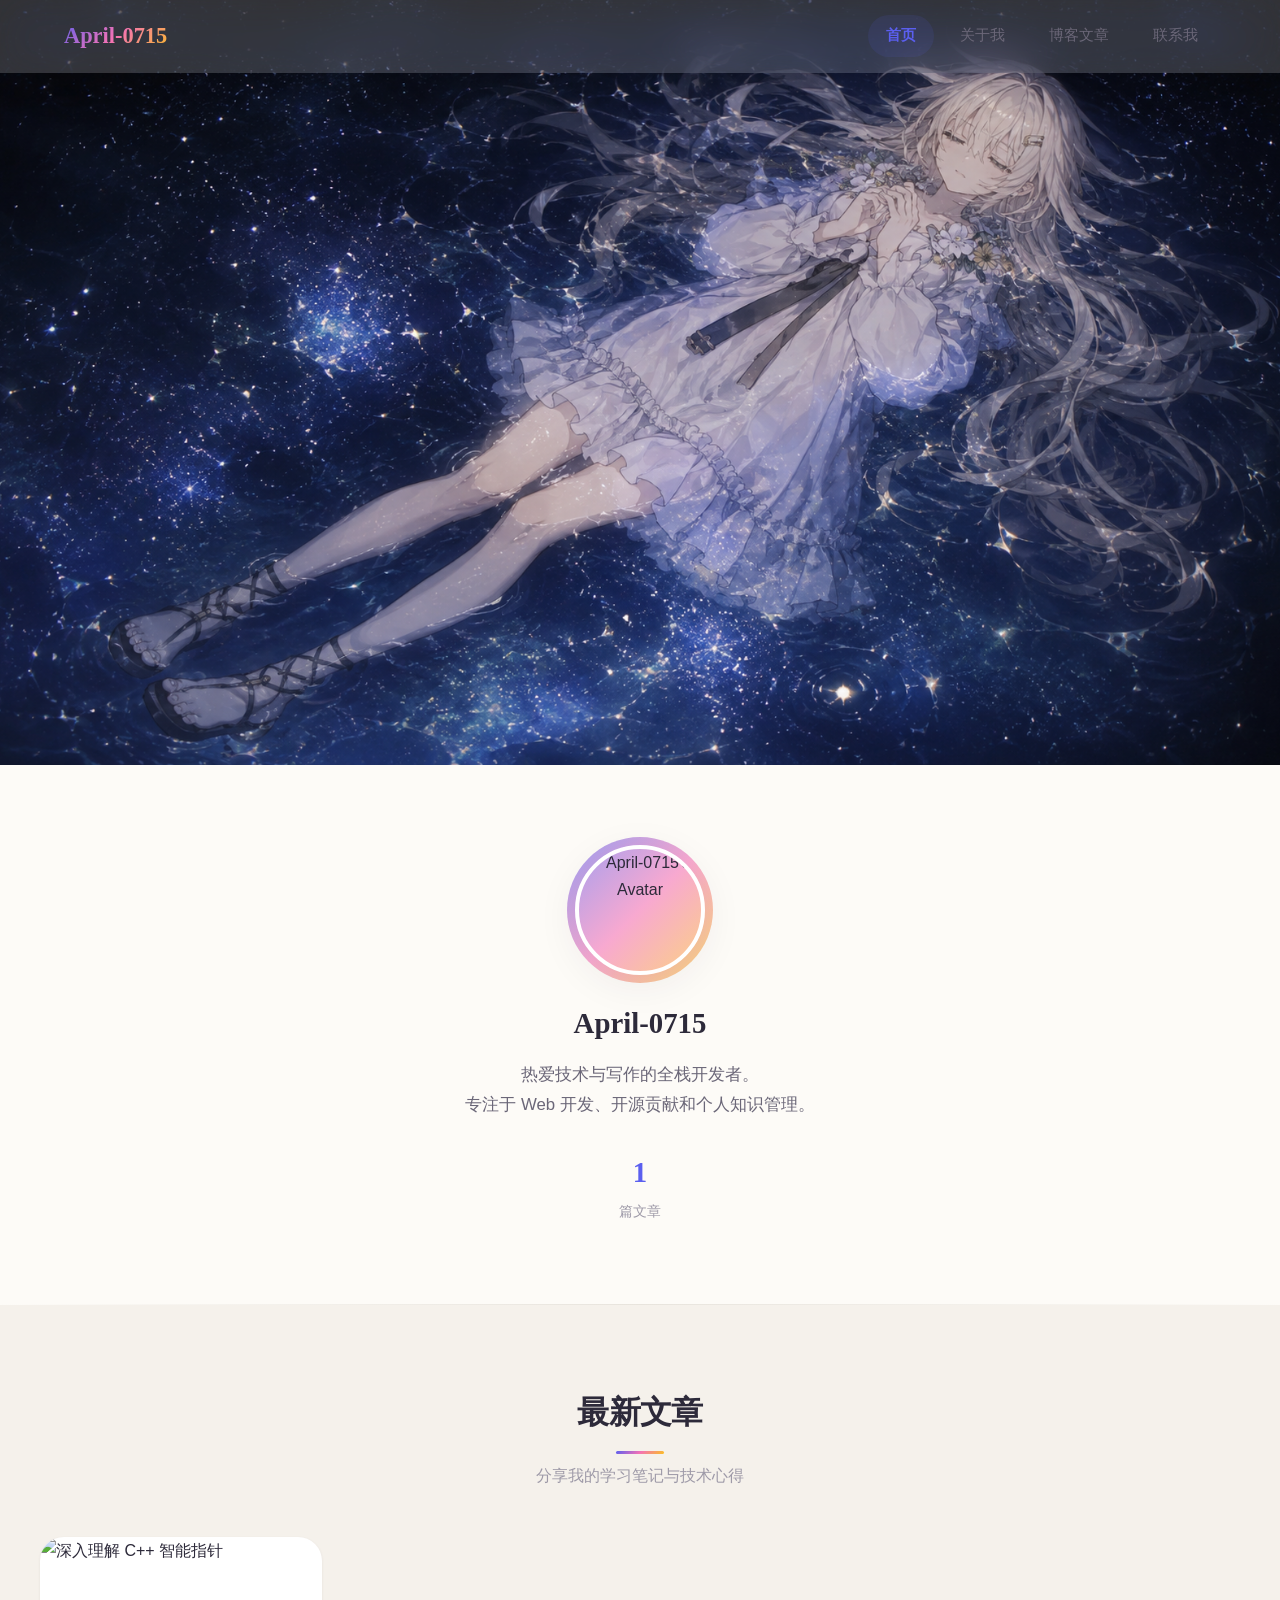
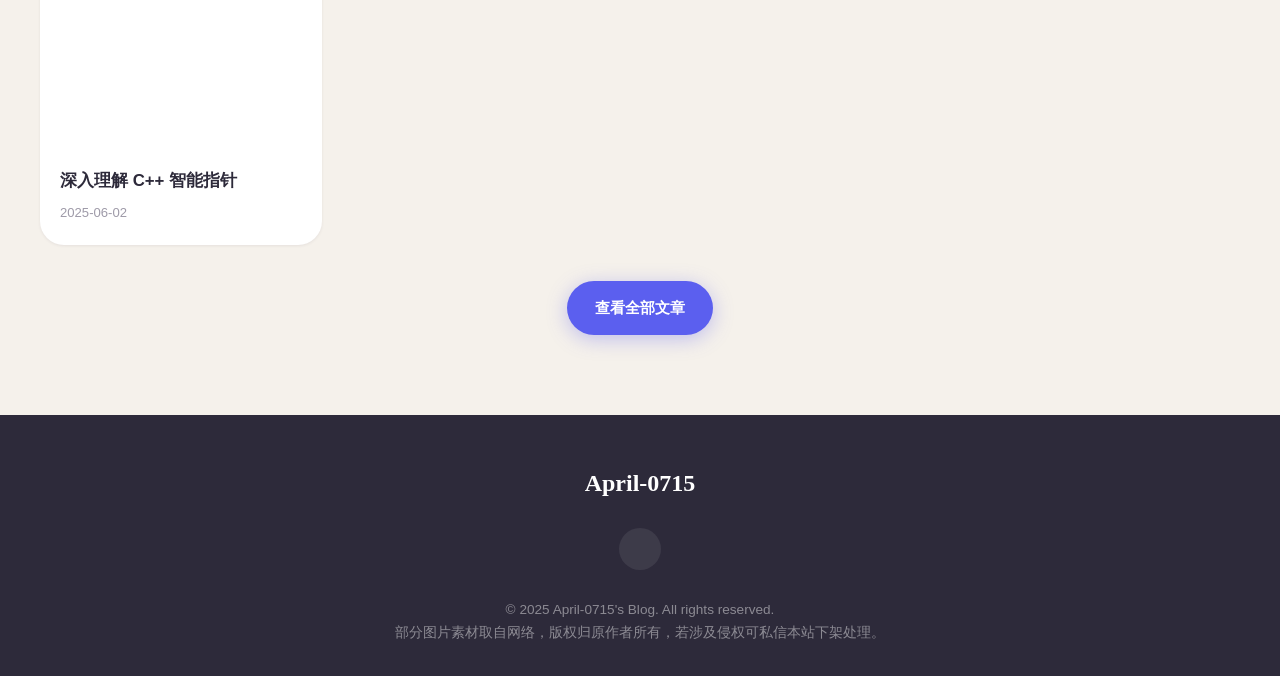
==== index.html @ 1c5a2c86 "搭建了个人博客，并附有一篇示例文章" ====
<!DOCTYPE html>
<html lang="zh-CN">
<head>
    <meta charset="UTF-8">
    <meta name="viewport" content="width=device-width, initial-scale=1.0">
    <meta name="description" content="April-0715 的个人博客 — 记录学习与思考">
    <title>April-0715's Blog</title>
    <link rel="stylesheet" href="css/style.css">
</head>
<body>

    <!-- ========== 导航栏 ========== -->
    <header>
        <nav class="navbar" id="navbar">
            <div class="navbar-inner">
                <a href="index.html" class="nav-logo">April-0715</a>
                <button class="nav-toggle" id="navToggle" aria-label="展开菜单">
                    <span></span>
                    <span></span>
                    <span></span>
                </button>
                <ul class="nav-links" id="navLinks">
                    <li><a href="#home" class="nav-link active">首页</a></li>
                    <li><a href="#about" class="nav-link">关于我</a></li>
                    <li><a href="contents.html" class="nav-link">博客文章</a></li>
                    <li><a href="#contact" class="nav-link">联系我</a></li>
                </ul>
            </div>
        </nav>
    </header>

    <!-- ========== 英雄区 ========== -->
    <section id="home" class="hero"></section>

    <!-- ========== 个人简介区 ========== -->
    <section id="about" class="about reveal">
        <div class="avatar-wrapper">
            <div class="avatar-ring"></div>
            <div class="avatar">
                <img src="https://avatars.githubusercontent.com/u/189837151?s=400&u=bcb21e147fb718691483a75c08c262e6e0cced7c&v=4" alt="April-0715's Avatar" width="150" height="150">
            </div>
        </div>
        <h2 class="name">April-0715</h2>
        <p class="intro">
            热爱技术与写作的全栈开发者。<br>
            专注于 Web 开发、开源贡献和个人知识管理。<br>
        </p>
        <div class="about-stats">
            <div class="stat-item">
                <span class="stat-num" id="articleCount" data-count="0">0</span>
                <span class="stat-label">篇文章</span>
            </div>
        </div>
    </section>

    <!-- ========== 文章区 ========== -->
    <section id="posts" class="works">
        <h3 class="section-title reveal">最新文章</h3>
        <p class="section-subtitle reveal">分享我的学习笔记与技术心得</p>
        <div class="works-grid" id="worksGrid">
            <!-- 由 JS 动态渲染 -->
        </div>
        <div class="works-more reveal">
            <a href="contents.html" class="btn btn-primary">查看全部文章</a>
        </div>
    </section>

    <!-- ========== 页脚 ========== -->
    <footer id="contact" class="footer">
        <div class="footer-inner">
            <div class="footer-brand">April-0715</div>
            <div class="footer-social">
                <a href="https://github.com/April-0715" title="GitHub" aria-label="GitHub">GitHub</a>
            </div>
            <p>&copy; 2025 April-0715's Blog. All rights reserved.</p>
            <p>部分图片素材取自网络，版权归原作者所有，若涉及侵权可私信本站下架处理。</p>
        </div>
    </footer>

    <!-- ========== 回到顶部 ========== -->
    <button class="back-to-top" id="backToTop" aria-label="回到顶部" title="回到顶部">↑</button>

    <script src="js/articles-data.js"></script>
    <script src="js/script.js"></script>
</body>
</html>
---- css/style.css ----
/* ============================================
   April-0715's Blog — 现代化美化样式
   ============================================ */

/* ---------- CSS 变量 ---------- */
:root {
    --color-primary: #5B5FEF;
    --color-primary-light: #8184F4;
    --color-accent: #F472B6;
    --color-accent-light: #F9A8D4;
    --color-bg: #FDFBF7;
    --color-bg-alt: #F5F1EB;
    --color-surface: #FFFFFF;
    --color-text: #2D2A3A;
    --color-text-secondary: #6B6778;
    --color-text-muted: #9E9AA8;
    --color-border: #E8E4DD;
    --color-shadow: rgba(45, 42, 58, 0.08);
    --color-shadow-strong: rgba(45, 42, 58, 0.15);
    --color-gradient-hero: linear-gradient(135deg, #5B5FEF 0%, #F472B6 50%, #FBBF24 100%);

    --font-display: 'Georgia', 'Noto Serif SC', 'STSong', serif;
    --font-body: 'Segoe UI', 'PingFang SC', 'Microsoft YaHei', sans-serif;
    --font-mono: 'JetBrains Mono', 'Fira Code', 'Cascadia Code', monospace;

    --radius-sm: 8px;
    --radius-md: 16px;
    --radius-lg: 24px;
    --radius-xl: 32px;

    --shadow-sm: 0 1px 3px var(--color-shadow);
    --shadow-md: 0 4px 20px var(--color-shadow);
    --shadow-lg: 0 8px 40px var(--color-shadow);
    --shadow-xl: 0 16px 60px var(--color-shadow-strong);

    --transition-fast: 0.2s cubic-bezier(0.4, 0, 0.2, 1);
    --transition-base: 0.35s cubic-bezier(0.4, 0, 0.2, 1);
    --transition-slow: 0.6s cubic-bezier(0.4, 0, 0.2, 1);

    --max-width: 1200px;
    --header-height: 72px;
}

/* ---------- 全局重置 ---------- */
*,
*::before,
*::after {
    margin: 0;
    padding: 0;
    box-sizing: border-box;
}

html {
    scroll-behavior: smooth;
    scroll-padding-top: var(--header-height);
}

body {
    font-family: var(--font-body);
    color: var(--color-text);
    line-height: 1.7;
    background-color: var(--color-bg);
    -webkit-font-smoothing: antialiased;
    -moz-osx-font-smoothing: grayscale;
    overflow-x: hidden;
}

img {
    max-width: 100%;
    height: auto;
    display: block;
}

a {
    color: inherit;
    text-decoration: none;
}

ul {
    list-style: none;
}

/* ---------- 通用工具类 ---------- */
.section-title {
    font-family: var(--font-display);
    font-size: 2rem;
    font-weight: 700;
    text-align: center;
    color: var(--color-text);
    margin-bottom: 8px;
    letter-spacing: -0.02em;
}

.section-subtitle {
    font-size: 1rem;
    color: var(--color-text-muted);
    text-align: center;
    margin-bottom: 48px;
    font-weight: 400;
}

.section-title::after {
    content: '';
    display: block;
    width: 48px;
    height: 3px;
    background: var(--color-gradient-hero);
    border-radius: 3px;
    margin: 12px auto 0;
}

/* ---------- 导航栏 ---------- */
.navbar {
    position: fixed;
    top: 0;
    left: 0;
    right: 0;
    z-index: 1000;
    background: rgba(253, 251, 247, 0.18);
    backdrop-filter: blur(18px) saturate(180%);
    -webkit-backdrop-filter: blur(18px) saturate(180%);
    border-bottom: 1px solid transparent;
    transition: var(--transition-base);
    padding: 0;
}

.navbar.scrolled {
    background: rgba(253, 251, 247, 0.88);
    border-bottom-color: var(--color-border);
    box-shadow: var(--shadow-sm);
}

.navbar-inner {
    max-width: var(--max-width);
    margin: 0 auto;
    display: flex;
    align-items: center;
    justify-content: space-between;
    padding: 0 24px;
    height: var(--header-height);
}

.nav-logo {
    font-family: var(--font-display);
    font-size: 1.4rem;
    font-weight: 700;
    background: var(--color-gradient-hero);
    -webkit-background-clip: text;
    -webkit-text-fill-color: transparent;
    background-clip: text;
}

.nav-links {
    display: flex;
    align-items: center;
    gap: 8px;
}

.nav-link {
    display: inline-block;
    padding: 8px 18px;
    border-radius: 100px;
    font-size: 0.92rem;
    font-weight: 500;
    color: var(--color-text-secondary);
    transition: var(--transition-fast);
    position: relative;
}

.nav-link:hover {
    color: var(--color-primary);
    background: rgba(91, 95, 239, 0.06);
}

.nav-link.active {
    color: var(--color-primary);
    background: rgba(91, 95, 239, 0.1);
    font-weight: 600;
}

.nav-toggle {
    display: none;
    flex-direction: column;
    gap: 5px;
    cursor: pointer;
    padding: 4px;
    background: none;
    border: none;
}

.nav-toggle span {
    display: block;
    width: 24px;
    height: 2px;
    background: var(--color-text);
    border-radius: 2px;
    transition: var(--transition-fast);
}

/* ---------- 英雄区 ---------- */
.hero {
    width: 100%;
    height: 85vh;
    background-image: url("../assets/images/bg.png");
    background-size: cover;
    background-position: top center;
    background-repeat: no-repeat;
}

.btn {
    display: inline-flex;
    align-items: center;
    padding: 14px 28px;
    border-radius: 100px;
    font-size: 0.95rem;
    font-weight: 600;
    font-family: var(--font-body);
    cursor: pointer;
    border: none;
    transition: var(--transition-base);
    letter-spacing: 0.01em;
}

.btn-primary {
    background: var(--color-primary);
    color: #fff;
    box-shadow: 0 4px 20px rgba(91, 95, 239, 0.35);
}

.btn-primary:hover {
    background: var(--color-primary-light);
    transform: translateY(-2px);
    box-shadow: 0 6px 28px rgba(91, 95, 239, 0.45);
}

/* ---------- 关于我区域 ---------- */
.about {
    padding: 80px 24px;
    text-align: center;
    max-width: 700px;
    margin: 0 auto;
}

.avatar-wrapper {
    position: relative;
    display: inline-block;
    margin-bottom: 24px;
}

.avatar {
    width: 130px;
    height: 130px;
    border-radius: 50%;
    overflow: hidden;
    border: 4px solid var(--color-surface);
    box-shadow: var(--shadow-lg);
    position: relative;
    z-index: 2;
    transition: var(--transition-base);
}

.avatar:hover {
    transform: scale(1.04);
    box-shadow: var(--shadow-xl);
}

.avatar img {
    width: 100%;
    height: 100%;
    object-fit: cover;
}

.avatar-ring {
    position: absolute;
    inset: -8px;
    border-radius: 50%;
    background: var(--color-gradient-hero);
    z-index: 1;
    opacity: 0.6;
    animation: rotateGradient 6s linear infinite;
}

.about .name {
    font-family: var(--font-display);
    font-size: 1.8rem;
    font-weight: 700;
    margin-bottom: 12px;
    color: var(--color-text);
}

.about .intro {
    font-size: 1.05rem;
    color: var(--color-text-secondary);
    line-height: 1.8;
    margin-bottom: 28px;
}

.about-stats {
    display: flex;
    justify-content: center;
    gap: 40px;
    margin-top: 8px;
}

.stat-item {
    text-align: center;
}

.stat-num {
    font-family: var(--font-display);
    font-size: 1.8rem;
    font-weight: 700;
    color: var(--color-primary);
    display: block;
}

.stat-label {
    font-size: 0.85rem;
    color: var(--color-text-muted);
    margin-top: 2px;
}

/* ---------- 文章区 ---------- */
.works {
    padding: 80px 24px;
    background: var(--color-bg-alt);
    position: relative;
}

.works::before {
    content: '';
    position: absolute;
    top: -1px;
    left: 0;
    right: 0;
    height: 1px;
    background: linear-gradient(90deg, transparent, var(--color-border), transparent);
}

.works-grid {
    max-width: var(--max-width);
    margin: 0 auto;
    display: grid;
    grid-template-columns: repeat(auto-fill, minmax(270px, 1fr));
    gap: 24px;
}

.works-more {
    text-align: center;
    margin-top: 36px;
}

.work-item {
    position: relative;
    border-radius: var(--radius-lg);
    overflow: hidden;
    background: var(--color-surface);
    box-shadow: var(--shadow-sm);
    transition: var(--transition-base);
    cursor: pointer;
}

.work-item:hover {
    transform: translateY(-6px);
    box-shadow: var(--shadow-xl);
}

.work-item-img {
    position: relative;
    overflow: hidden;
    aspect-ratio: 4 / 3;
}

.work-item img {
    width: 100%;
    height: 100%;
    object-fit: cover;
    transition: transform 0.6s cubic-bezier(0.4, 0, 0.2, 1);
}

.work-item:hover img {
    transform: scale(1.08);
}

.work-item-overlay {
    position: absolute;
    inset: 0;
    background: linear-gradient(180deg, transparent 40%, rgba(45, 42, 58, 0.7) 100%);
    opacity: 0;
    transition: var(--transition-base);
    display: flex;
    align-items: flex-end;
    padding: 20px;
}

.work-item:hover .work-item-overlay {
    opacity: 1;
}

.work-item-tag {
    display: inline-block;
    padding: 4px 12px;
    border-radius: 100px;
    font-size: 0.78rem;
    font-weight: 500;
    color: #fff;
    background: rgba(255, 255, 255, 0.25);
    backdrop-filter: blur(6px);
}

.work-item-body {
    padding: 20px;
}

.work-item-body h4 {
    font-size: 1.05rem;
    font-weight: 600;
    color: var(--color-text);
    margin-bottom: 6px;
    line-height: 1.4;
}

.work-item-body .work-date {
    font-size: 0.82rem;
    color: var(--color-text-muted);
}

/* ---------- 页脚 ---------- */
.footer {
    background: var(--color-text);
    color: rgba(255, 255, 255, 0.7);
    padding: 48px 24px 32px;
    text-align: center;
}

.footer-inner {
    max-width: var(--max-width);
    margin: 0 auto;
}

.footer-brand {
    font-family: var(--font-display);
    font-size: 1.5rem;
    font-weight: 700;
    color: #fff;
    margin-bottom: 24px;
}

.footer-social {
    display: flex;
    justify-content: center;
    gap: 18px;
    margin-bottom: 28px;
}

.footer-social a {
    display: flex;
    align-items: center;
    justify-content: center;
    width: 42px;
    height: 42px;
    border-radius: 50%;
    background-color: rgba(255, 255, 255, 0.08);
    background-image: url("https://cdn.simpleicons.org/github/cccccc");
    background-size: 22px;
    background-position: center;
    background-repeat: no-repeat;
    color: transparent;
    font-size: 0;
    transition: var(--transition-base);
}

.footer-social a:hover {
    background-color: var(--color-primary);
    background-image: url("https://cdn.simpleicons.org/github/ffffff");
    transform: translateY(-3px);
}

.footer p {
    font-size: 0.85rem;
    color: rgba(255, 255, 255, 0.45);
}

.footer .heart {
    color: var(--color-accent);
    display: inline-block;
    animation: heartbeat 1.5s ease-in-out infinite;
}

/* ---------- 回到顶部按钮 ---------- */
.back-to-top {
    position: fixed;
    bottom: 32px;
    right: 32px;
    width: 48px;
    height: 48px;
    border-radius: 50%;
    background: var(--color-primary);
    color: #fff;
    border: none;
    cursor: pointer;
    font-size: 1.2rem;
    box-shadow: var(--shadow-lg);
    opacity: 0;
    visibility: hidden;
    transform: translateY(12px);
    transition: var(--transition-base);
    z-index: 999;
    display: flex;
    align-items: center;
    justify-content: center;
}

.back-to-top.visible {
    opacity: 1;
    visibility: visible;
    transform: translateY(0);
}

.back-to-top:hover {
    background: var(--color-primary-light);
    transform: translateY(-4px);
    box-shadow: var(--shadow-xl);
}

/* ---------- 动画 ---------- */
@keyframes rotateGradient {
    from { transform: rotate(0deg); }
    to { transform: rotate(360deg); }
}

@keyframes heartbeat {
    0%, 100% { transform: scale(1); }
    15% { transform: scale(1.3); }
    30% { transform: scale(1); }
}

/* 滚动渐显 */
.reveal {
    opacity: 0;
    transform: translateY(24px);
    transition: opacity 0.7s ease-out, transform 0.7s ease-out;
}

.reveal.visible {
    opacity: 1;
    transform: translateY(0);
}

/* ---------- 响应式 ---------- */
@media (max-width: 768px) {
    :root {
        --header-height: 64px;
    }

    .hero {
        height: 60vh;
    }

    .section-title {
        font-size: 1.6rem;
    }

    .works-grid {
        grid-template-columns: repeat(2, 1fr);
        gap: 14px;
    }

    .nav-links {
        position: fixed;
        top: var(--header-height);
        left: 0;
        right: 0;
        background: rgba(253, 251, 247, 0.95);
        backdrop-filter: blur(20px);
        flex-direction: column;
        padding: 16px;
        gap: 4px;
        transform: translateY(-100%);
        opacity: 0;
        transition: var(--transition-base);
        pointer-events: none;
        border-bottom: 1px solid var(--color-border);
    }

    .nav-links.open {
        transform: translateY(0);
        opacity: 1;
        pointer-events: all;
    }

    .nav-toggle {
        display: flex;
    }

    .about-stats {
        gap: 24px;
    }

    .back-to-top {
        right: 16px;
        bottom: 24px;
        width: 42px;
        height: 42px;
    }
}

@media (max-width: 480px) {
    .works-grid {
        grid-template-columns: 1fr;
    }
}
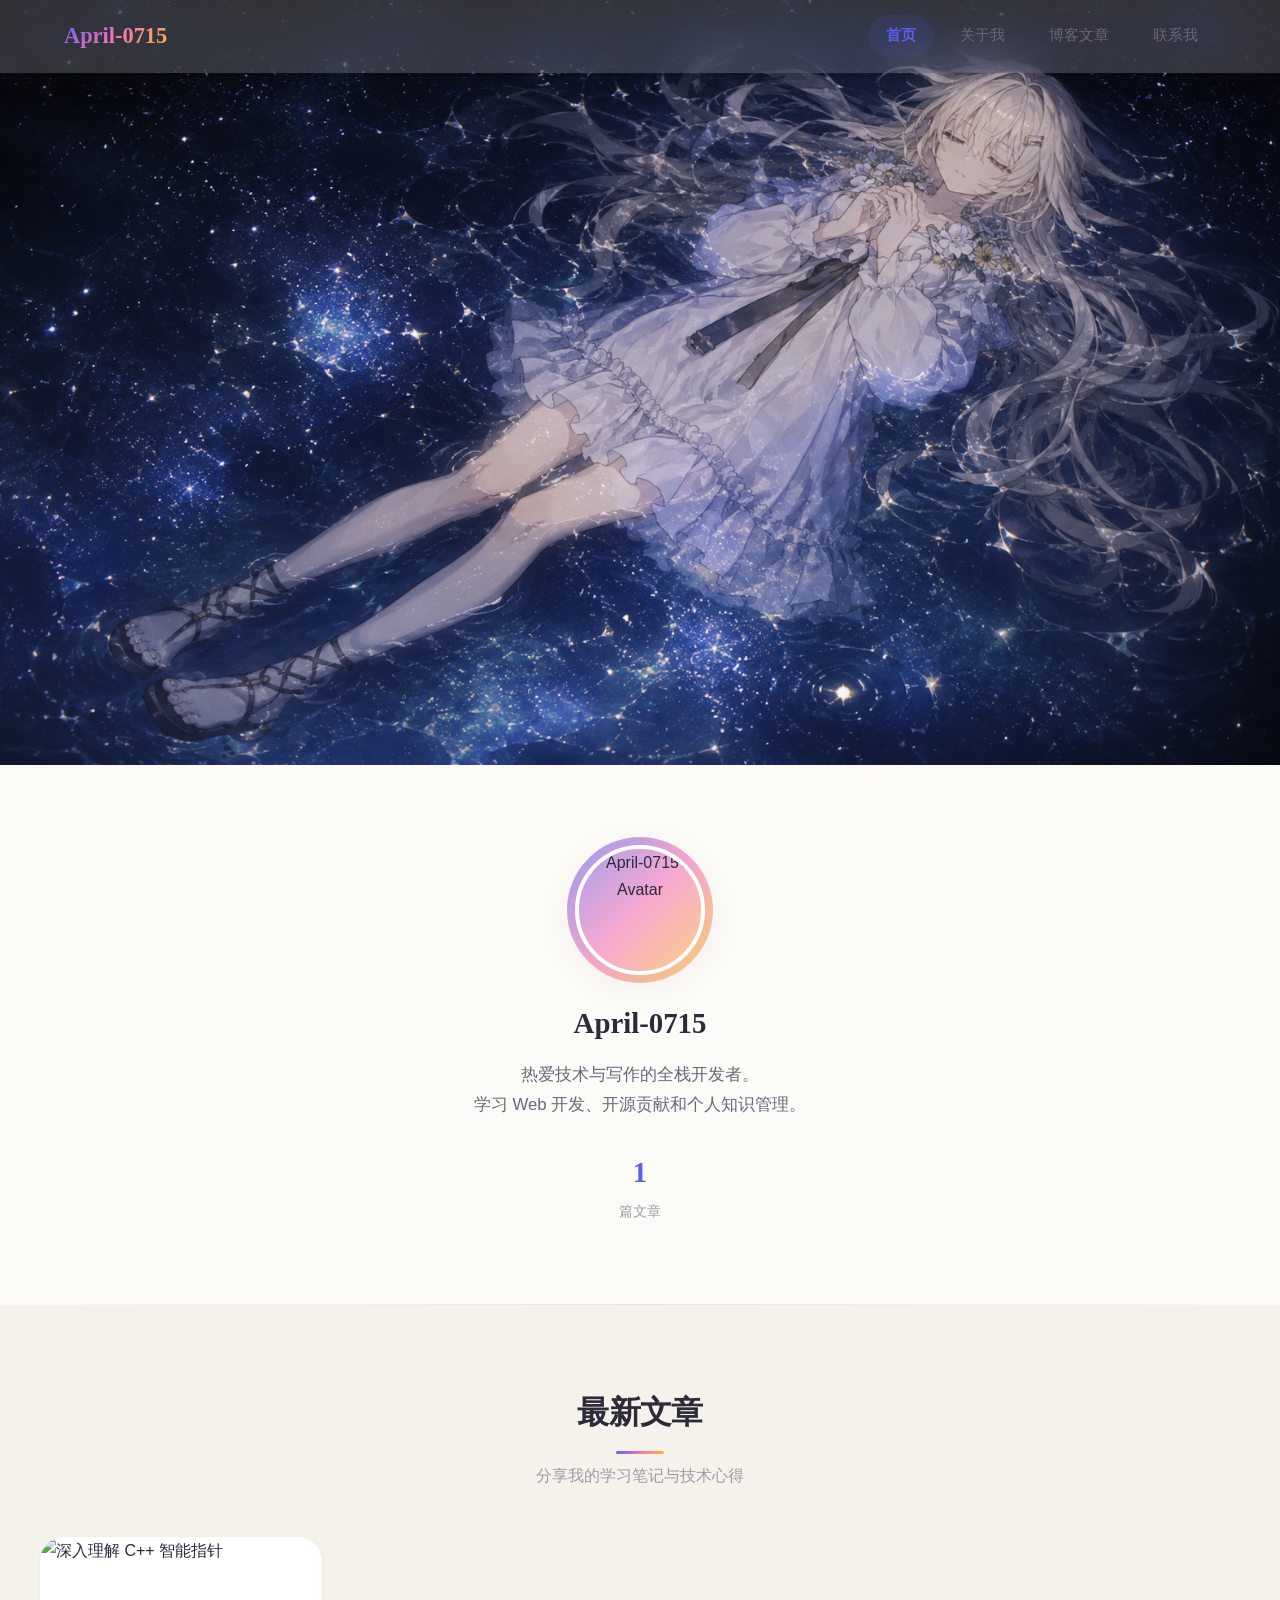
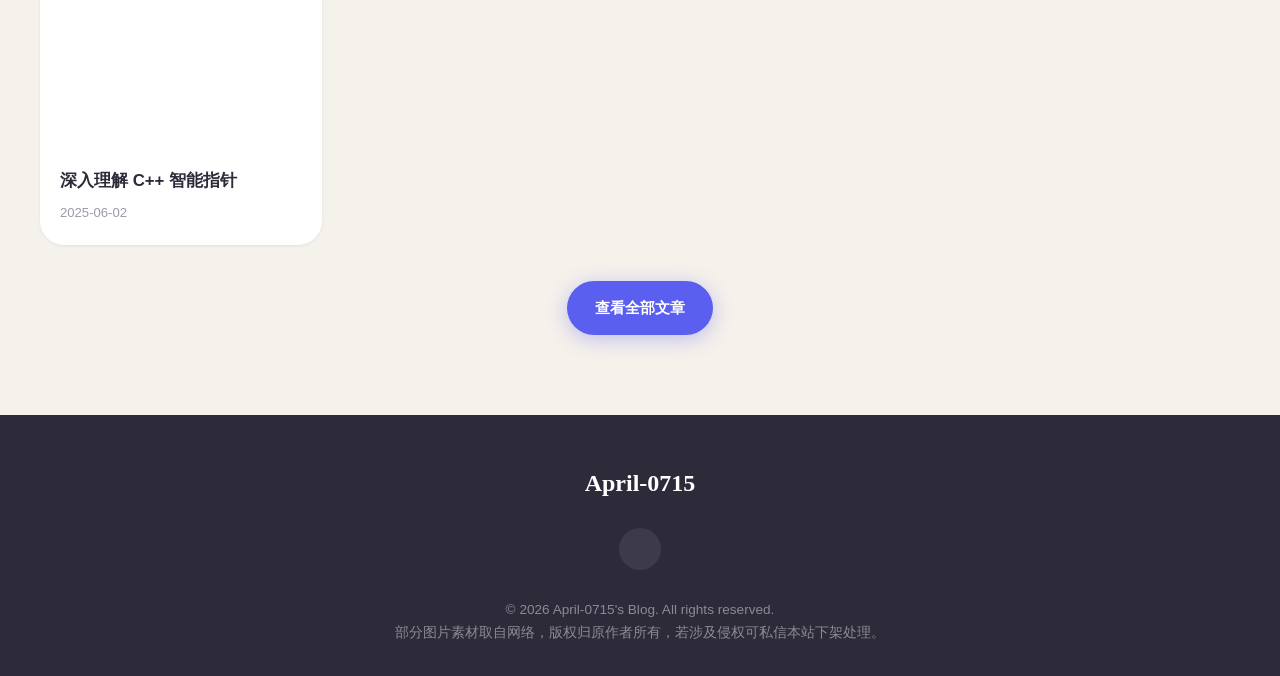
==== commit 5873e9c1: "修复一处已知问题" ====
--- a/index.html
+++ b/index.html
@@ -43,7 +43,7 @@
         <h2 class="name">April-0715</h2>
         <p class="intro">
             热爱技术与写作的全栈开发者。<br>
-            专注于 Web 开发、开源贡献和个人知识管理。<br>
+            学习 Web 开发、开源贡献和个人知识管理。<br>
         </p>
         <div class="about-stats">
             <div class="stat-item">
@@ -72,7 +72,7 @@
             <div class="footer-social">
                 <a href="https://github.com/April-0715" title="GitHub" aria-label="GitHub">GitHub</a>
             </div>
-            <p>&copy; 2025 April-0715's Blog. All rights reserved.</p>
+            <p>&copy; 2026 April-0715's Blog. All rights reserved.</p>
             <p>部分图片素材取自网络，版权归原作者所有，若涉及侵权可私信本站下架处理。</p>
         </div>
     </footer>
